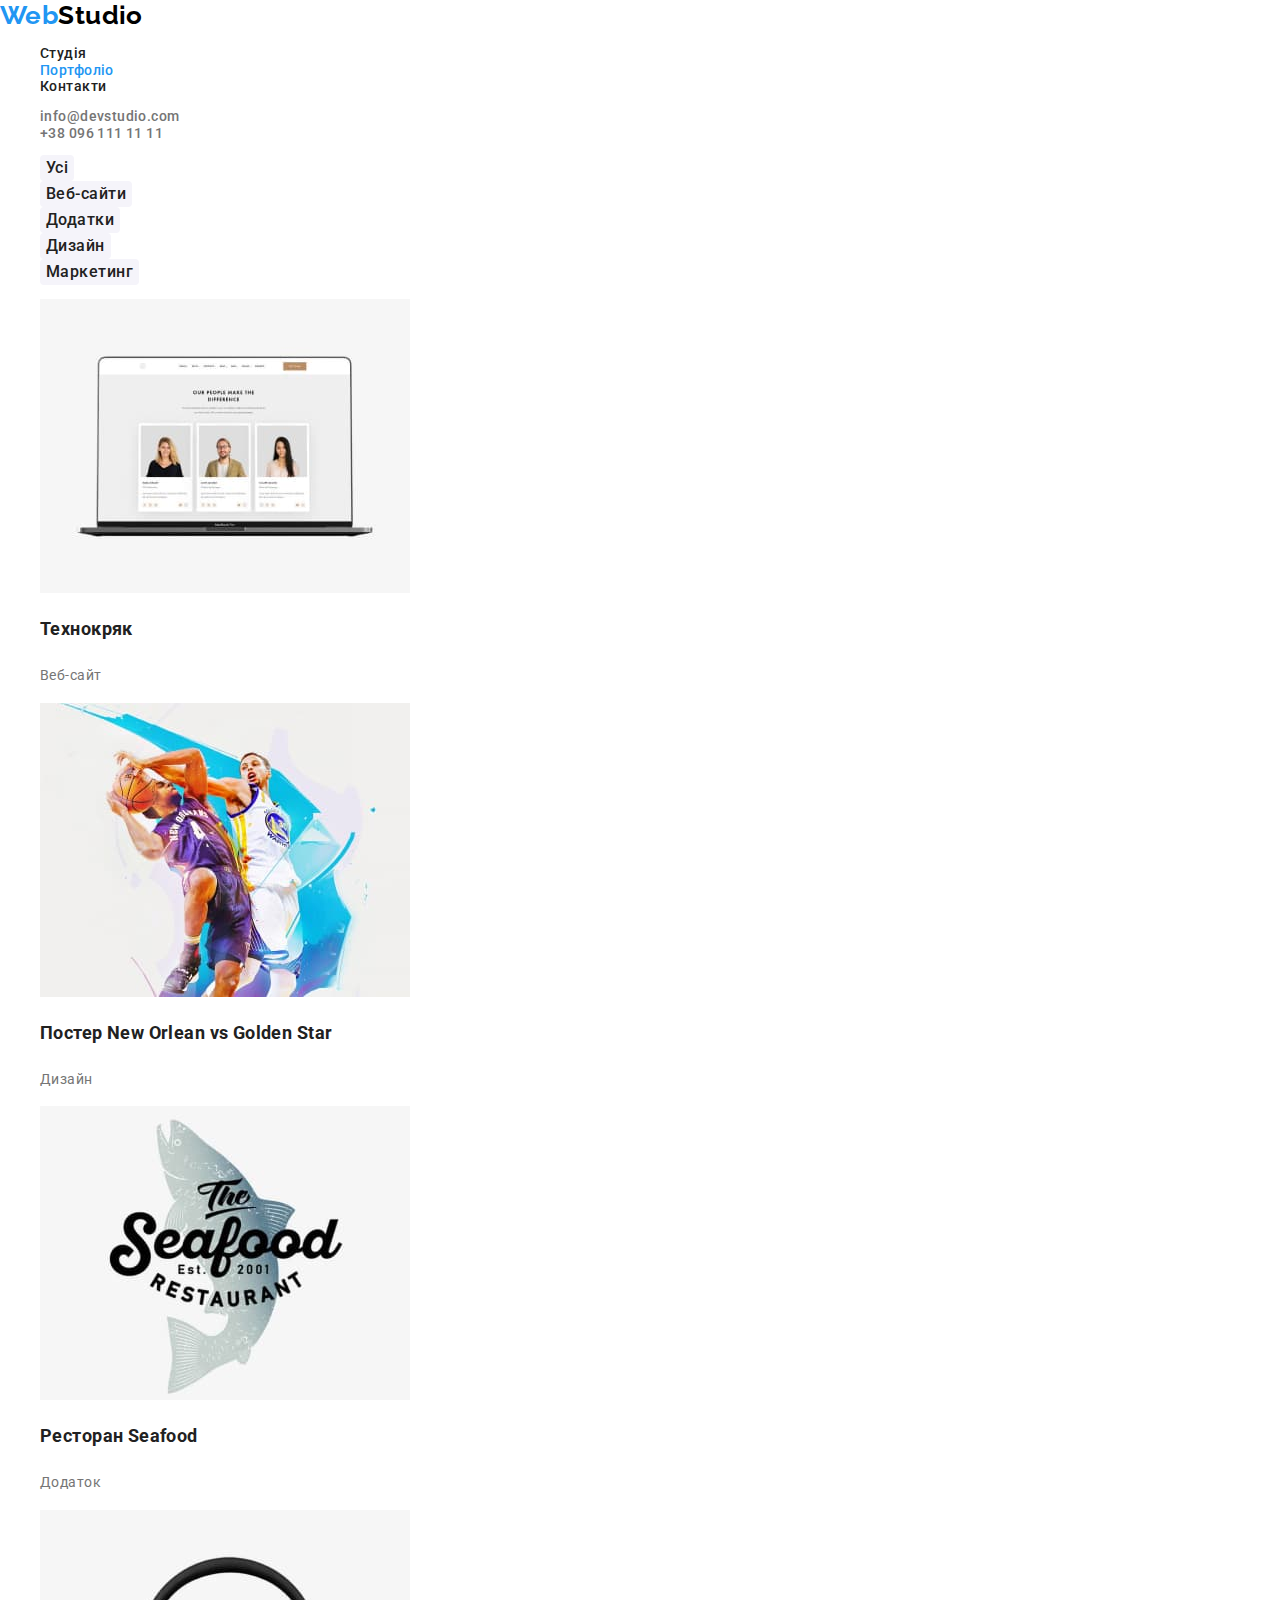
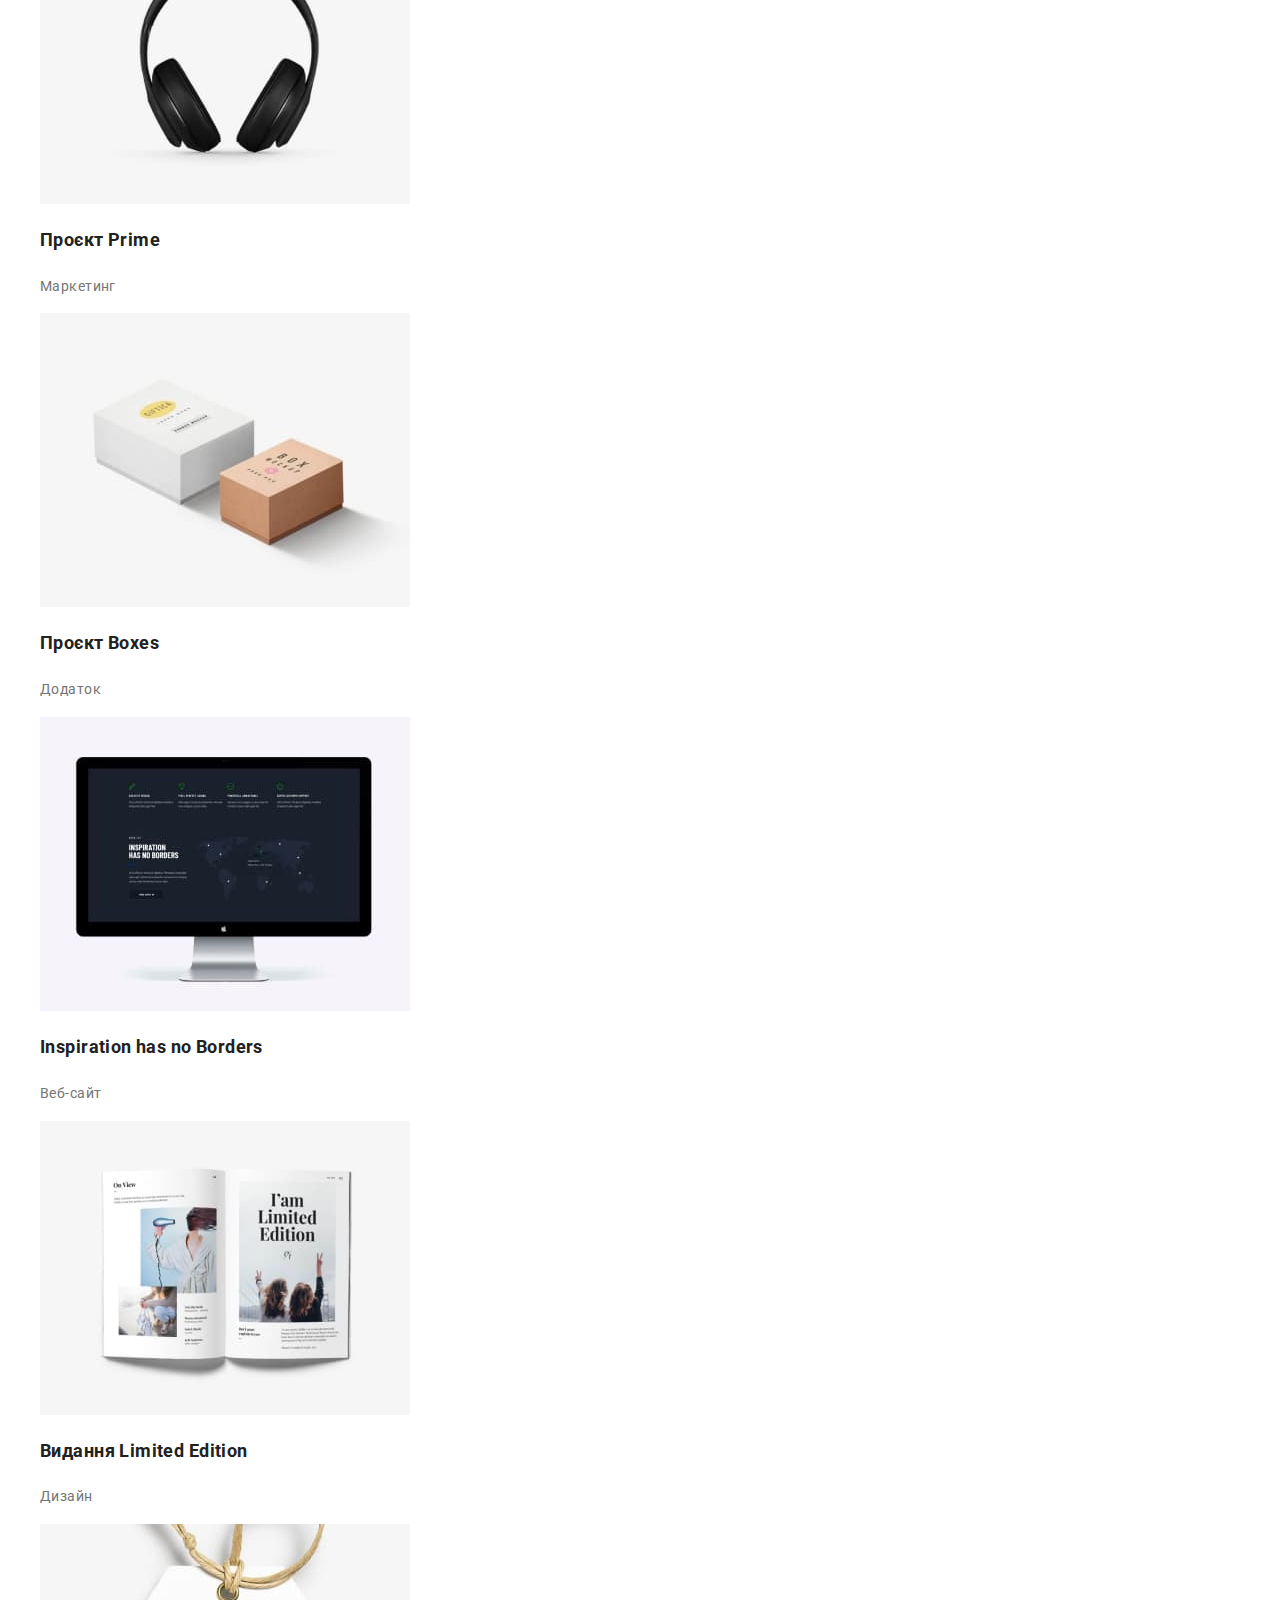
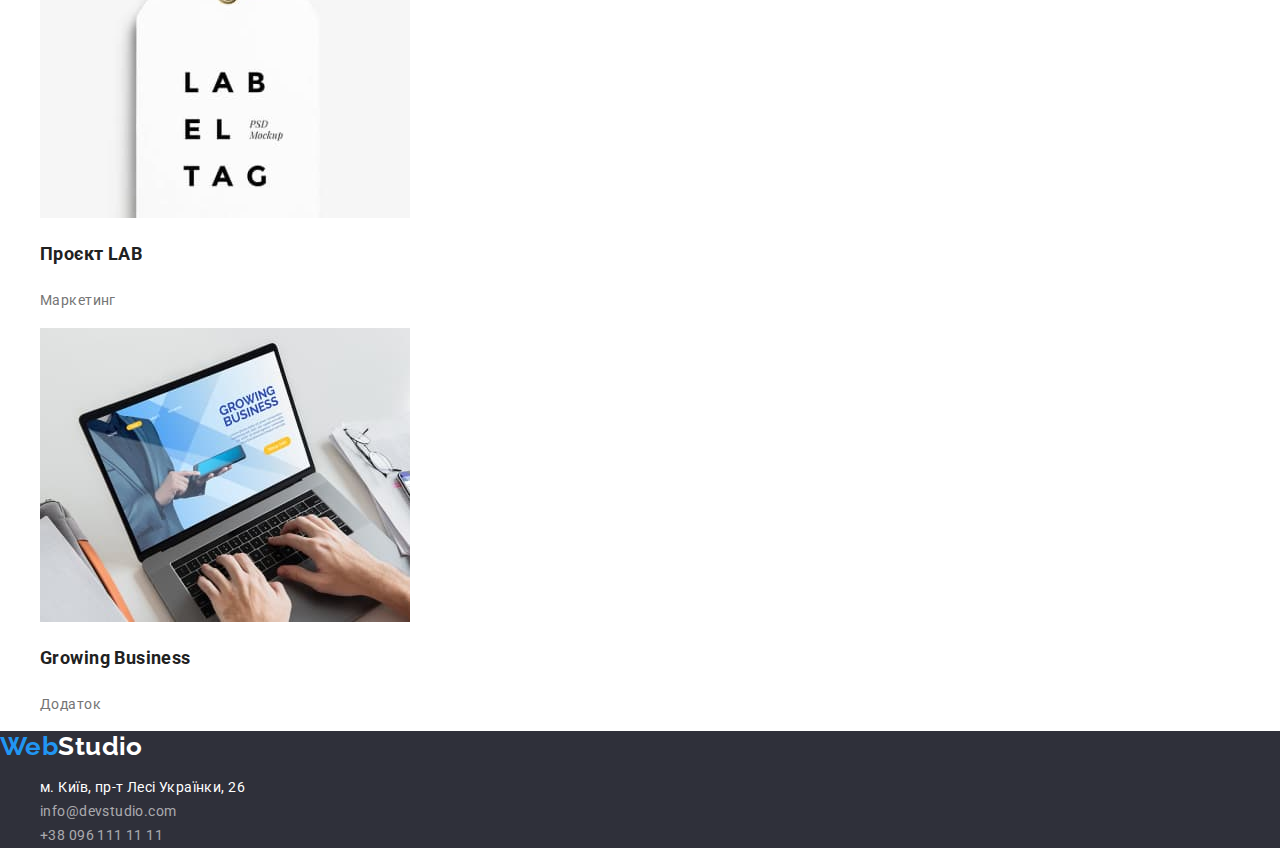
==== portfolio.html @ 0feb871c "Initial commit" ====
<!DOCTYPE html>
<html lang="uk">
  <head>
    <meta charset="UTF-8" />
    <meta http-equiv="X-UA-Compatible" content="IE=edge" />
    <meta name="viewport" content="width=device-width, initial-scale=1.0" />
    <title>Портфоліо</title>
    <link
      rel="stylesheet"
      href="https://cdnjs.cloudflare.com/ajax/libs/modern-normalize/1.1.0/modern-normalize.min.css"
    />
    <link rel="stylesheet" href="./css/styles.css" />
    <link rel="preconnect" href="https://fonts.googleapis.com" />
    <link rel="preconnect" href="https://fonts.gstatic.com" crossorigin />
    <link
      href="https://fonts.googleapis.com/css2?family=Raleway:wght@700&family=Roboto:wght@400;500;700;900&display=swap"
      rel="stylesheet"
    />
  </head>
  <body>
    <header class="nav">
      <a class="logo" href="./index.html" lang="en"
        ><span class="page-logo">Web</span>Studio</a
      >
      <nav>
        <ul>
          <li>
            <a class="nav-page" href="./index.html">Студія</a>
          </li>
          <li>
            <a class="nav-page current" href="portfolio.html">Портфоліо</a>
          </li>
          <li>
            <a class="nav-page" href="#">Контакти</a>
          </li>
        </ul>
      </nav>
      <ul>
        <li>
          <a class="contacts" href="mailto:info@devstudio.com" lang="en"
            >info@devstudio.com</a
          >
        </li>
        <li>
          <a class="contacts" href="tel:+380961111111">+38 096 111 11 11</a>
        </li>
      </ul>
    </header>
    <main>
      <section class="works">
        <h1 class="visually-hidden">Види робіт</h1>
        <ul>
          <li><button class="works-button" type="button">Усі</button></li>
          <li><button class="works-button" type="button">Веб-сайти</button></li>
          <li><button class="works-button" type="button">Додатки</button></li>
          <li><button class="works-button" type="button">Дизайн</button></li>
          <li><button class="works-button" type="button">Маркетинг</button></li>
        </ul>

        <ul>
          <li>
            <a href="#">
              <img
                src="./images/tekhnokrjak.jpg"
                alt="Веб-сайт Технокряк"
                width="370"
              />
              <h2 class="works-title">Технокряк</h2>
              <p class="works-link">Веб-сайт</p></a
            >
          </li>
          <li>
            <a href="#">
              <img
                src="./images/neworlean.jpg"
                alt="Постер New Orlean"
                width="370"
              />
              <h2 class="works-title">Постер New Orlean vs Golden Star</h2>
              <p class="works-link">Дизайн</p></a
            >
          </li>
          <li>
            <a href="#">
              <img
                src="./images/restoran.jpg"
                alt="Додаток ресторану Seafood"
                width="370"
              />
              <h2 class="works-title">Ресторан Seafood</h2>
              <p class="works-link">Додаток</p></a
            >
          </li>
          <li>
            <a href="#">
              <img src="./images/prime.jpg" alt="Проєкт Prime" width="370" />
              <h2 class="works-title">Проєкт Prime</h2>
              <p class="works-link">Маркетинг</p></a
            >
          </li>
          <li>
            <a href="#">
              <img src="./images/boxes.jpg" alt="Проєкт Boxes" width="370" />
              <h2 class="works-title">Проєкт Boxes</h2>
              <p class="works-link">Додаток</p></a
            >
          </li>
          <li>
            <a href="#">
              <img
                src="./images/inspiration.jpg"
                alt="Inspiration has no Borders"
                width="370"
              />
              <h2 class="works-title" lang="en">Inspiration has no Borders</h2>
              <p class="works-link">Веб-сайт</p></a
            >
          </li>
          <li>
            <a href="#">
              <img
                src="./images/vidannja.jpg"
                alt="Видання Limited Edition"
                width="370"
              />
              <h2 class="works-title">Видання Limited Edition</h2>
              <p class="works-link">Дизайн</p></a
            >
          </li>
          <li>
            <a href="#">
              <img src="./images/lab.jpg" alt="Проєкт LAB" width="370" />
              <h2 class="works-title">Проєкт LAB</h2>
              <p class="works-link">Маркетинг</p></a
            >
          </li>
          <li>
            <a href="#">
              <img
                src="./images/growingbusiness.jpg"
                alt="Додаток Growing Business"
                width="370"
              />
              <h2 class="works-title" lang="en">Growing Business</h2>
              <p class="works-link">Додаток</p></a
            >
          </li>
        </ul>
      </section>
    </main>
    <footer class="bottom">
      <a class="logo-bottom" href="./index.html" lang="en"
        ><span class="logo-web">Web</span>Studio</a
      >
      <address>
        <ul>
          <li>
            <a
              class="bottom-address"
              href="https://goo.gl/maps/tMdoCCG9fhGyc61p6"
              target="_blank"
              rel="noopener noreferrer nofollow"
              >м. Київ, пр-т Лесі Українки, 26</a
            >
          </li>
          <li>
            <a
              class="bottom-contacts"
              href="mailto:info@devstudio.com"
              lang="en"
              >info@devstudio.com</a
            >
          </li>
          <li>
            <a class="bottom-contacts" href="tel:+380961111111"
              >+38 096 111 11 11</a
            >
          </li>
        </ul>
      </address>
    </footer>
  </body>
</html>
---- css/styles.css ----
:root {
  --color-primary: #212121;
  --color-second: #757575;
  --color-active: #2196f3;
  --color-background: #f5f4fa;
  --color-fone: #fff;
  --color-logo: #000;
  --color-backdark: #2f303a;
  --color-hero: #188ce8;
}
body {
  font-family: "Roboto", sans-serif;
  background-color: var(--color-fone);
  color: var(--color-primary);
  font-size: 14px;
  letter-spacing: 0.03em;
}
ul {
  list-style-type: none;
}
a {
  text-decoration: none;
}
.visually-hidden {
  position: absolute;
  width: 1px;
  height: 1px;
  margin: -1px;
  padding: 0;
  border: 0;
  white-space: nowrap;
  clip-path: inset(100%);
  overflow: hidden;
  clip: rect(0 0 0 0);
}
/*header*/
.nav {
  background-color: var(--color-fone);
}
nav .current {
  color: var(--color-active);
}
.logo {
  font-family: "Raleway";
  font-weight: 700;
  font-size: 26px;
  line-height: 1.2;
  color: var(--color-logo);
}
.page-logo {
  color: var(--color-active);
}
.nav-page {
  font-weight: 500;
  line-height: 1.1;
  color: var(--color-primary);
  cursor: pointer;
}
.nav-page:hover {
  color: var(--color-active);
}
.nav-page:focus {
  color: var(--color-active);
}

.contacts {
  font-weight: 500;
  line-height: 1.1;
  color: var(--color-second);
  cursor: pointer;
}
.contacts:hover {
  color: var(--color-active);
}
.contacts:focus {
  color: var(--color-active);
}

/*hero*/
.hero {
  background-color: var(--color-backdark);
}
.hero-title {
  font-weight: 900;
  font-size: 44px;
  text-align: center;
  text-transform: uppercase;
  letter-spacing: 0.06em;
  line-height: 1.4;
  color: var(--color-fone);
}
.hero-button {
  font-family: "Roboto";
  font-weight: 700;
  font-size: 16px;
  letter-spacing: 0.06em;
  line-height: 1.9;
  color: var(--color-fone);
  background-color: var(--color-active);
  border: none;
  border-radius: 4px;
  cursor: pointer;
}
.hero-button:hover {
  background-color: var(--color-hero);
}
.hero-button:focus {
  background-color: var(--color-hero);
}
/*Секція 2*/
.benefits-title {
  font-weight: 700;
  line-height: 1.1;
  text-transform: uppercase;
  color: var(--color-primary);
}
.benefits-text {
  line-height: 1.7;
  color: var(--color-second);
}

/*title section*/
.title {
  font-weight: 700;
  font-size: 36px;
  line-height: 1.2;
  text-align: center;
  color: var(--color-primary);
}

/*Секція Команда*/
.list-profy {
  background-color: var(--color-background);
}
.name {
  font-weight: 500;
  font-size: 16px;
  line-height: 19px;
  text-align: center;
  color: var(--color-primary);
}
.profy {
  line-height: 19px;
  text-align: center;
  color: var(--color-second);
}
/*list button*/
.works-button {
  background-color: var(--color-background);
  font-family: "Roboto";
  font-weight: 500;
  font-size: 16px;
  line-height: 1.5;
  text-align: center;
  letter-spacing: 0.03em;
  color: var(--color-primary);
  border: none;
  border-radius: 4px;
  cursor: pointer;
}
.works-button:hover {
  color: var(--color-fone);
  background-color: var(--color-active);
}
.works-button:focus {
  color: var(--color-fone);
  background-color: var(--color-active);
}
/*Секція Приклади робіт*/

.works-title {
  font-weight: 700;
  font-size: 18px;
  line-height: 2;
  color: var(--color-primary);
}
.works-link {
  line-height: 1.9;
  color: var(--color-second);
}

/*footer*/
.bottom {
  background-color: var(--color-backdark);
}
.logo-bottom {
  font-family: "Raleway";
  font-weight: 700;
  font-size: 26px;
  line-height: 1.2;
  color: var(--color-fone);
  cursor: pointer;
}
.logo-web {
  color: var(--color-active);
}
.bottom-address {
  font-style: normal;
  font-weight: 400;
  line-height: 1.7;
  color: var(--color-fone);
  cursor: pointer;
}
.bottom-address:hover {
  color: var(--color-active);
}
.bottom-address:focus {
  color: var(--color-active);
}
.bottom-contacts {
  font-style: normal;
  line-height: 1.7;
  color: rgba(255, 255, 255, 0.6);
  cursor: pointer;
}
.bottom-contacts:hover {
  color: var(--color-active);
}
.bottom-contacts:focus {
  color: var(--color-active);
}
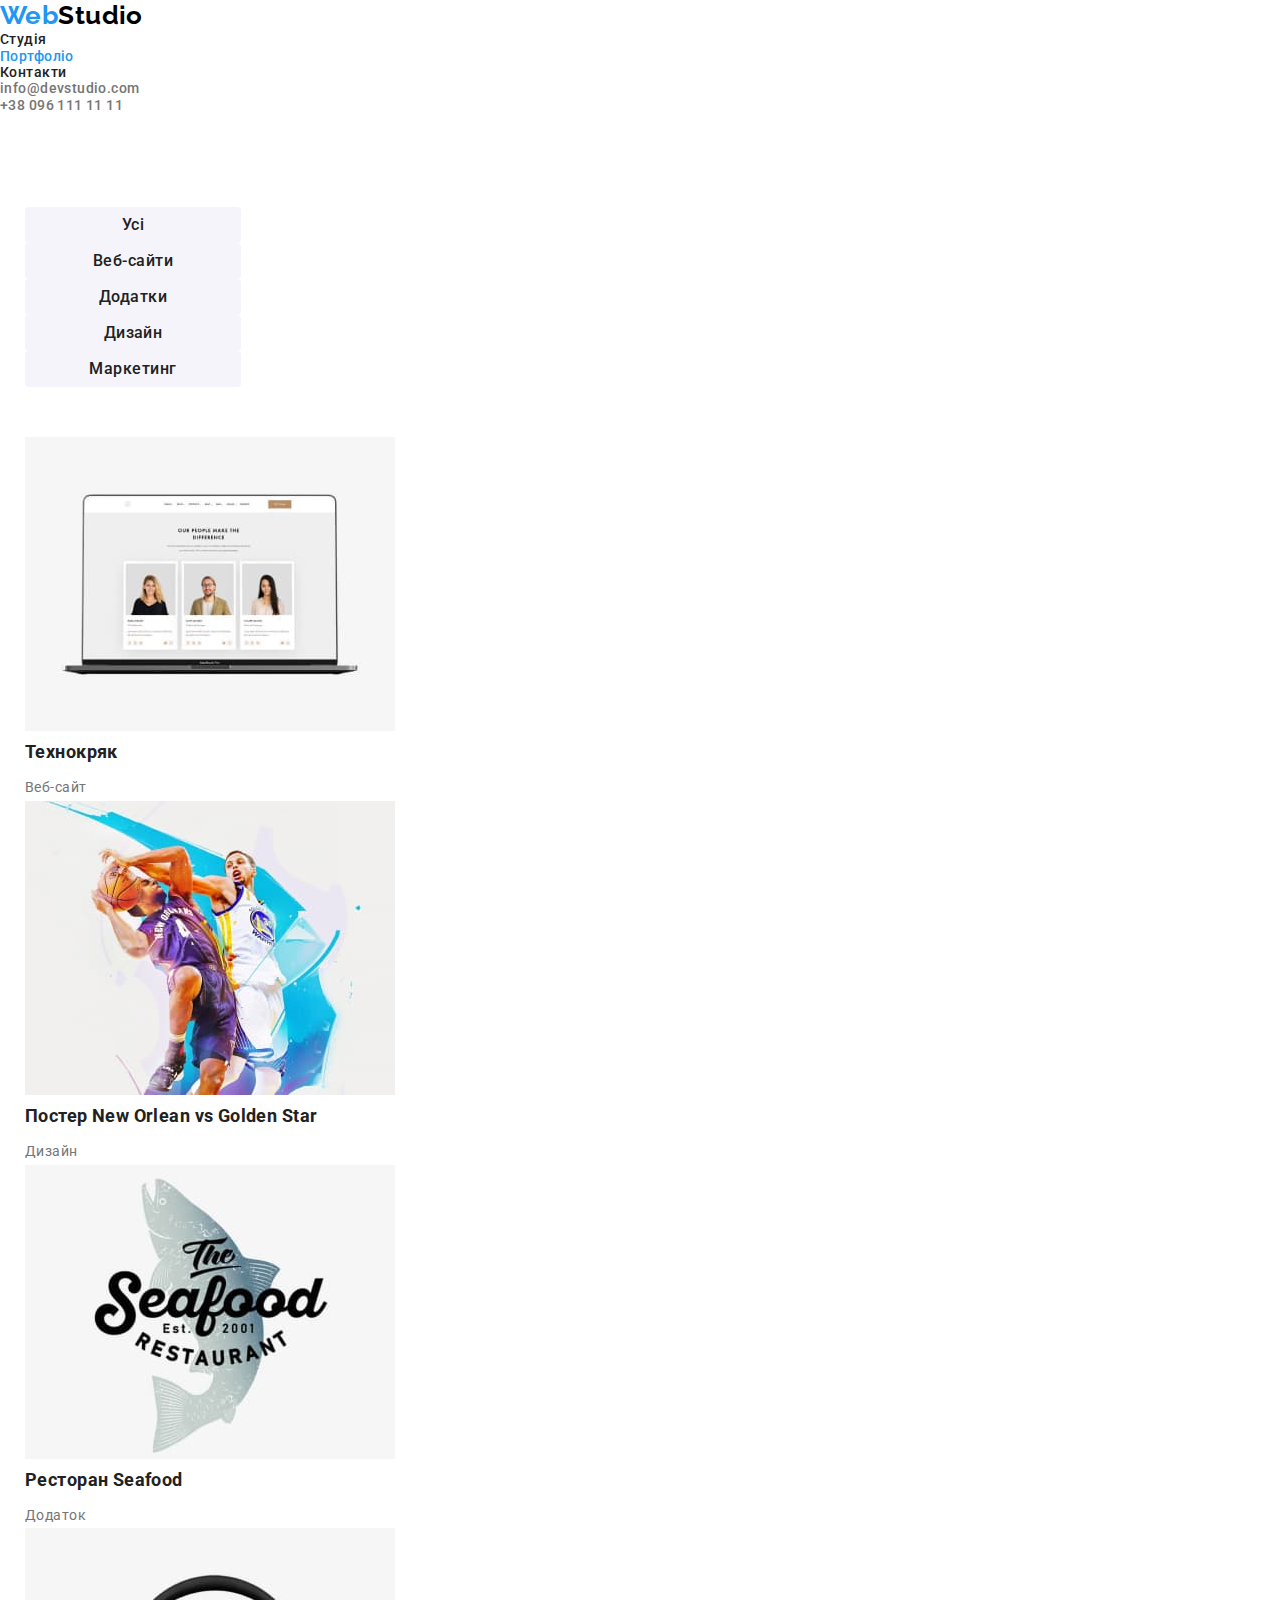
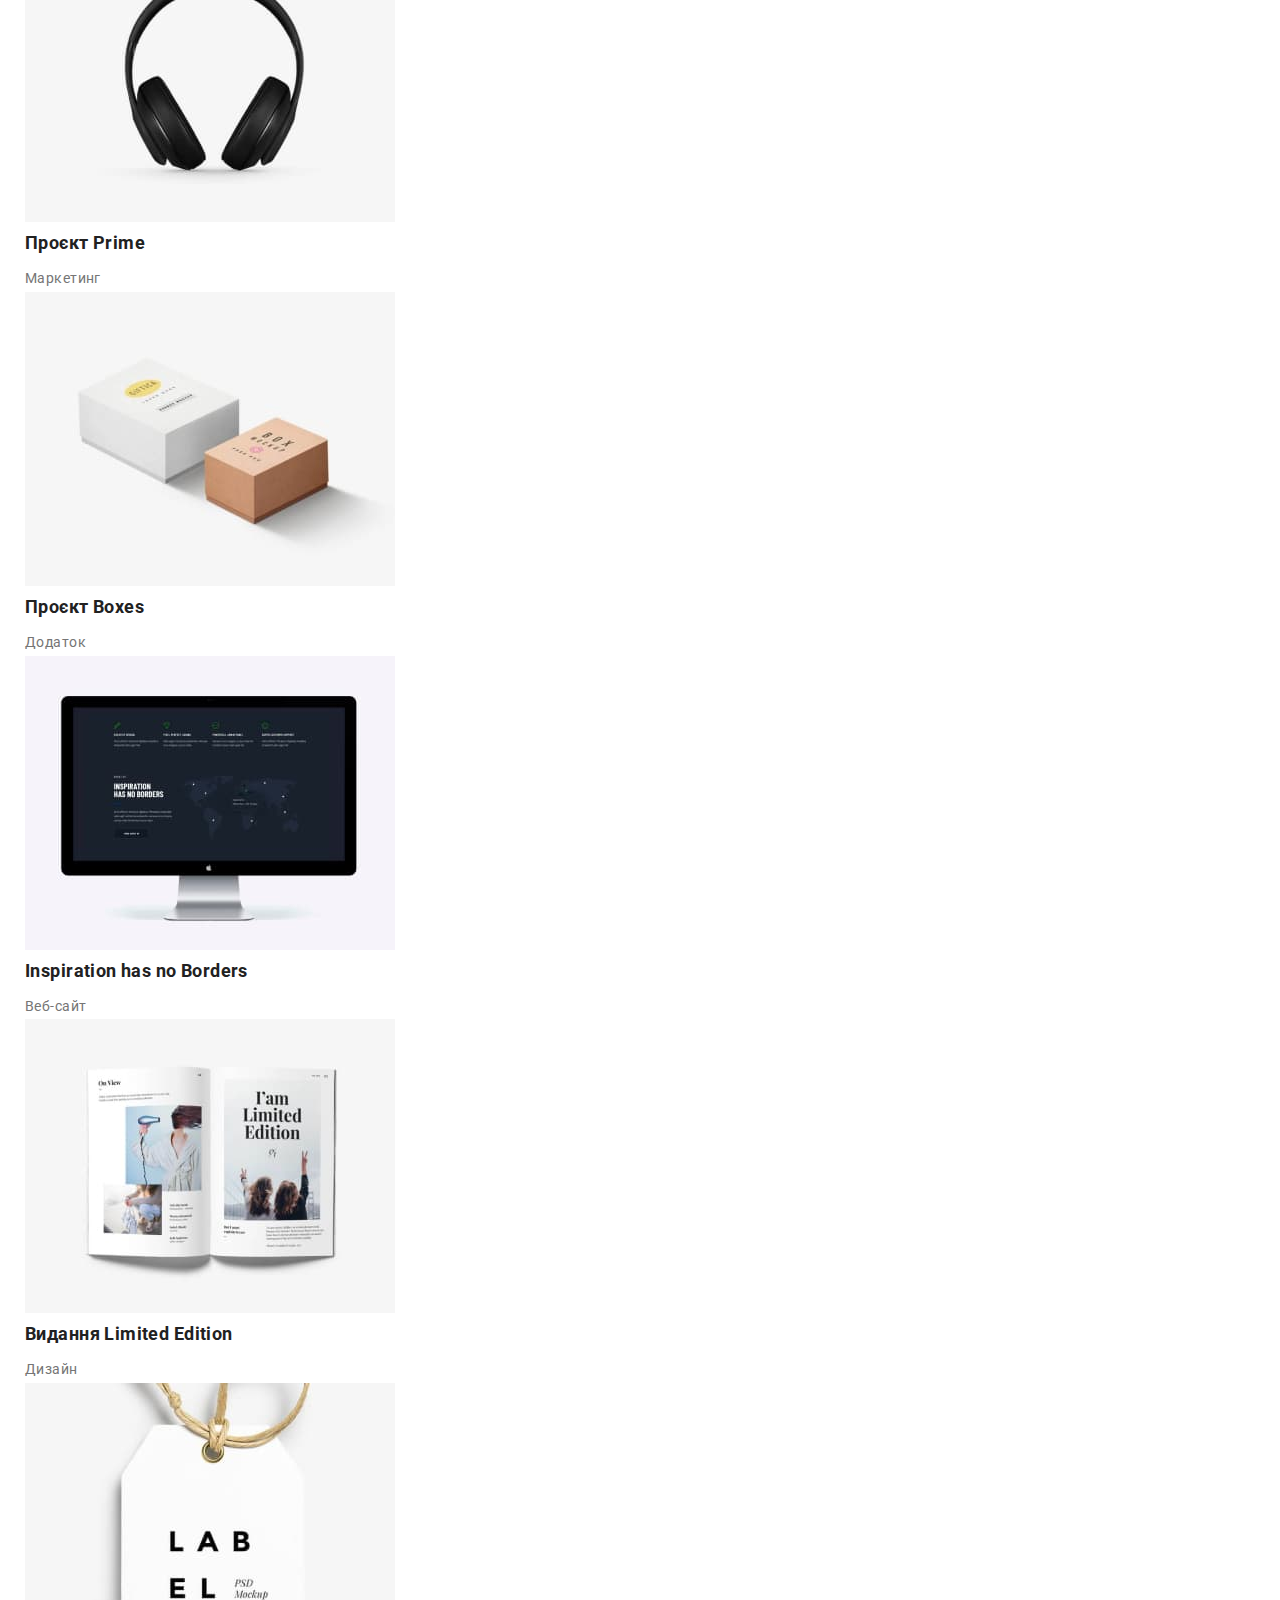
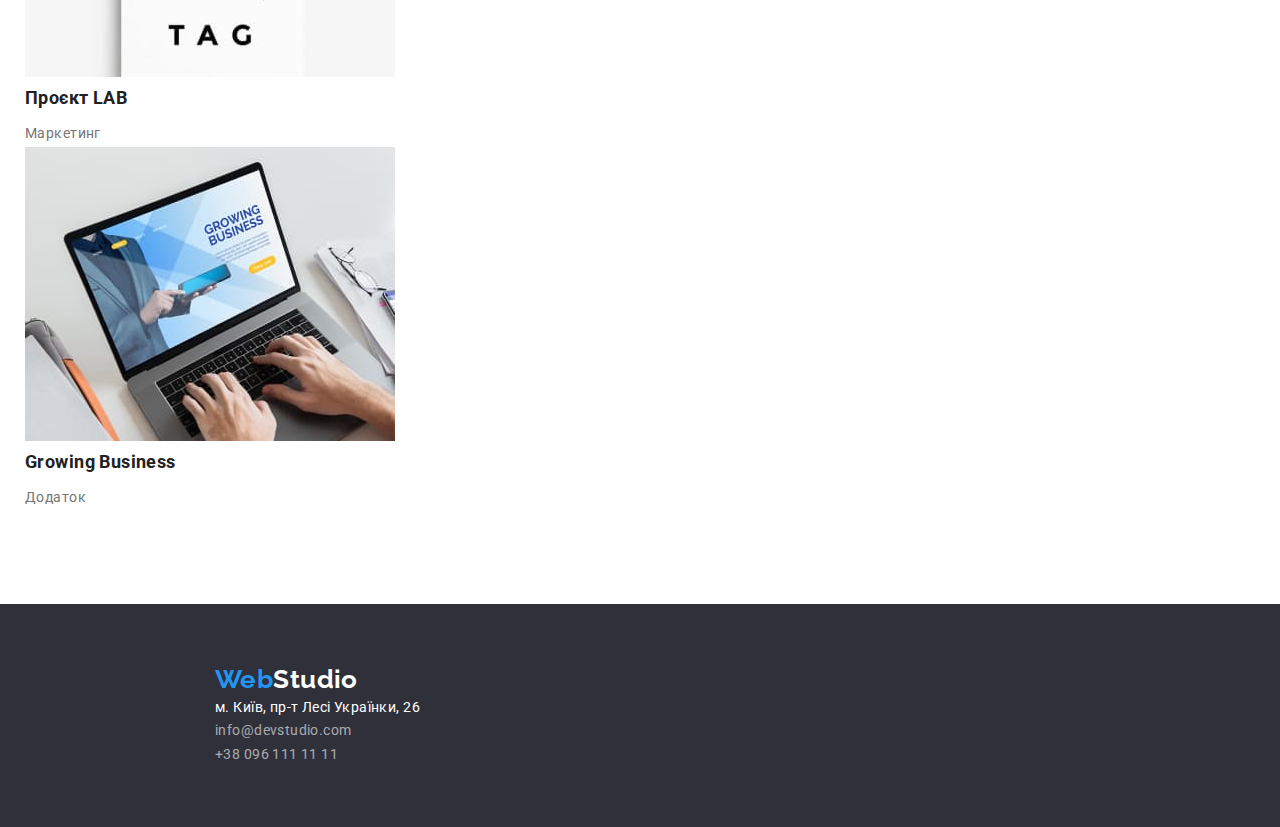
==== commit 78076e4d: "margin padding" ====
--- a/portfolio.html
+++ b/portfolio.html
@@ -47,105 +47,113 @@
       </ul>
     </header>
     <main>
-      <section class="works">
-        <h1 class="visually-hidden">Види робіт</h1>
-        <ul>
-          <li><button class="works-button" type="button">Усі</button></li>
-          <li><button class="works-button" type="button">Веб-сайти</button></li>
-          <li><button class="works-button" type="button">Додатки</button></li>
-          <li><button class="works-button" type="button">Дизайн</button></li>
-          <li><button class="works-button" type="button">Маркетинг</button></li>
-        </ul>
+      <section class="works section">
+        <div class="container">
+          <h1 class="visually-hidden">Види робіт</h1>
+          <ul class="works-button-list">
+            <li><button class="works-button" type="button">Усі</button></li>
+            <li>
+              <button class="works-button" type="button">Веб-сайти</button>
+            </li>
+            <li><button class="works-button" type="button">Додатки</button></li>
+            <li><button class="works-button" type="button">Дизайн</button></li>
+            <li>
+              <button class="works-button" type="button">Маркетинг</button>
+            </li>
+          </ul>
 
-        <ul>
-          <li>
-            <a href="#">
-              <img
-                src="./images/tekhnokrjak.jpg"
-                alt="Веб-сайт Технокряк"
-                width="370"
-              />
-              <h2 class="works-title">Технокряк</h2>
-              <p class="works-link">Веб-сайт</p></a
-            >
-          </li>
-          <li>
-            <a href="#">
-              <img
-                src="./images/neworlean.jpg"
-                alt="Постер New Orlean"
-                width="370"
-              />
-              <h2 class="works-title">Постер New Orlean vs Golden Star</h2>
-              <p class="works-link">Дизайн</p></a
-            >
-          </li>
-          <li>
-            <a href="#">
-              <img
-                src="./images/restoran.jpg"
-                alt="Додаток ресторану Seafood"
-                width="370"
-              />
-              <h2 class="works-title">Ресторан Seafood</h2>
-              <p class="works-link">Додаток</p></a
-            >
-          </li>
-          <li>
-            <a href="#">
-              <img src="./images/prime.jpg" alt="Проєкт Prime" width="370" />
-              <h2 class="works-title">Проєкт Prime</h2>
-              <p class="works-link">Маркетинг</p></a
-            >
-          </li>
-          <li>
-            <a href="#">
-              <img src="./images/boxes.jpg" alt="Проєкт Boxes" width="370" />
-              <h2 class="works-title">Проєкт Boxes</h2>
-              <p class="works-link">Додаток</p></a
-            >
-          </li>
-          <li>
-            <a href="#">
-              <img
-                src="./images/inspiration.jpg"
-                alt="Inspiration has no Borders"
-                width="370"
-              />
-              <h2 class="works-title" lang="en">Inspiration has no Borders</h2>
-              <p class="works-link">Веб-сайт</p></a
-            >
-          </li>
-          <li>
-            <a href="#">
-              <img
-                src="./images/vidannja.jpg"
-                alt="Видання Limited Edition"
-                width="370"
-              />
-              <h2 class="works-title">Видання Limited Edition</h2>
-              <p class="works-link">Дизайн</p></a
-            >
-          </li>
-          <li>
-            <a href="#">
-              <img src="./images/lab.jpg" alt="Проєкт LAB" width="370" />
-              <h2 class="works-title">Проєкт LAB</h2>
-              <p class="works-link">Маркетинг</p></a
-            >
-          </li>
-          <li>
-            <a href="#">
-              <img
-                src="./images/growingbusiness.jpg"
-                alt="Додаток Growing Business"
-                width="370"
-              />
-              <h2 class="works-title" lang="en">Growing Business</h2>
-              <p class="works-link">Додаток</p></a
-            >
-          </li>
-        </ul>
+          <ul>
+            <li>
+              <a href="#">
+                <img
+                  src="./images/tekhnokrjak.jpg"
+                  alt="Веб-сайт Технокряк"
+                  width="370"
+                />
+                <h2 class="works-title">Технокряк</h2>
+                <p class="works-link">Веб-сайт</p></a
+              >
+            </li>
+            <li>
+              <a href="#">
+                <img
+                  src="./images/neworlean.jpg"
+                  alt="Постер New Orlean"
+                  width="370"
+                />
+                <h2 class="works-title">Постер New Orlean vs Golden Star</h2>
+                <p class="works-link">Дизайн</p></a
+              >
+            </li>
+            <li>
+              <a href="#">
+                <img
+                  src="./images/restoran.jpg"
+                  alt="Додаток ресторану Seafood"
+                  width="370"
+                />
+                <h2 class="works-title">Ресторан Seafood</h2>
+                <p class="works-link">Додаток</p></a
+              >
+            </li>
+            <li>
+              <a href="#">
+                <img src="./images/prime.jpg" alt="Проєкт Prime" width="370" />
+                <h2 class="works-title">Проєкт Prime</h2>
+                <p class="works-link">Маркетинг</p></a
+              >
+            </li>
+            <li>
+              <a href="#">
+                <img src="./images/boxes.jpg" alt="Проєкт Boxes" width="370" />
+                <h2 class="works-title">Проєкт Boxes</h2>
+                <p class="works-link">Додаток</p></a
+              >
+            </li>
+            <li>
+              <a href="#">
+                <img
+                  src="./images/inspiration.jpg"
+                  alt="Inspiration has no Borders"
+                  width="370"
+                />
+                <h2 class="works-title" lang="en">
+                  Inspiration has no Borders
+                </h2>
+                <p class="works-link">Веб-сайт</p></a
+              >
+            </li>
+            <li>
+              <a href="#">
+                <img
+                  src="./images/vidannja.jpg"
+                  alt="Видання Limited Edition"
+                  width="370"
+                />
+                <h2 class="works-title">Видання Limited Edition</h2>
+                <p class="works-link">Дизайн</p></a
+              >
+            </li>
+            <li>
+              <a href="#">
+                <img src="./images/lab.jpg" alt="Проєкт LAB" width="370" />
+                <h2 class="works-title">Проєкт LAB</h2>
+                <p class="works-link">Маркетинг</p></a
+              >
+            </li>
+            <li>
+              <a href="#">
+                <img
+                  src="./images/growingbusiness.jpg"
+                  alt="Додаток Growing Business"
+                  width="370"
+                />
+                <h2 class="works-title" lang="en">Growing Business</h2>
+                <p class="works-link">Додаток</p></a
+              >
+            </li>
+          </ul>
+        </div>
       </section>
     </main>
     <footer class="bottom">
--- a/css/styles.css
+++ b/css/styles.css
@@ -17,6 +17,8 @@
 }
 ul {
   list-style-type: none;
+  margin: 0;
+  padding: 0;
 }
 a {
   text-decoration: none;
@@ -34,6 +36,11 @@
   clip: rect(0 0 0 0);
 }
 /*header*/
+.container {
+  width: 1230px;
+  margin-left: auto;
+  margin-right: auto;
+}
 .nav {
   background-color: var(--color-fone);
 }
@@ -79,17 +86,25 @@
 /*hero*/
 .hero {
   background-color: var(--color-backdark);
+  text-align: center;
 }
 .hero-title {
+  margin-top: 0;
+  margin-bottom: 30px;
+
   font-weight: 900;
   font-size: 44px;
-  text-align: center;
+
   text-transform: uppercase;
   letter-spacing: 0.06em;
   line-height: 1.4;
   color: var(--color-fone);
 }
 .hero-button {
+  border: none;
+  border-radius: 4px;
+  padding: 10px 32px;
+
   font-family: "Roboto";
   font-weight: 700;
   font-size: 16px;
@@ -97,8 +112,7 @@
   line-height: 1.9;
   color: var(--color-fone);
   background-color: var(--color-active);
-  border: none;
-  border-radius: 4px;
+
   cursor: pointer;
 }
 .hero-button:hover {
@@ -107,20 +121,33 @@
 .hero-button:focus {
   background-color: var(--color-hero);
 }
+.section {
+  padding-top: 94px;
+  padding-bottom: 94px;
+}
 /*Секція 2*/
 .benefits-title {
+  margin-top: 0;
+  margin-bottom: 10px;
+
   font-weight: 700;
   line-height: 1.1;
   text-transform: uppercase;
   color: var(--color-primary);
 }
 .benefits-text {
+  margin-top: 0;
+  margin-bottom: 0;
+
   line-height: 1.7;
   color: var(--color-second);
 }
 
 /*title section*/
 .title {
+  margin-top: 0;
+  margin-bottom: 50px;
+
   font-weight: 700;
   font-size: 36px;
   line-height: 1.2;
@@ -133,6 +160,9 @@
   background-color: var(--color-background);
 }
 .name {
+  margin-top: 0;
+  margin-bottom: 10px;
+
   font-weight: 500;
   font-size: 16px;
   line-height: 19px;
@@ -140,12 +170,21 @@
   color: var(--color-primary);
 }
 .profy {
+  margin-top: 0;
+  margin-bottom: 0px;
+
   line-height: 19px;
   text-align: center;
   color: var(--color-second);
 }
 /*list button*/
+.works-button-list {
+  margin-bottom: 50px;
+}
 .works-button {
+  padding: 6px 22px;
+  min-width: 216px;
+
   background-color: var(--color-background);
   font-family: "Roboto";
   font-weight: 500;
@@ -169,18 +208,27 @@
 /*Секція Приклади робіт*/
 
 .works-title {
+  margin-top: 0;
+  margin-bottom: 4px;
+
   font-weight: 700;
   font-size: 18px;
   line-height: 2;
   color: var(--color-primary);
 }
 .works-link {
+  margin-top: 0;
+  margin-bottom: 0px;
+
   line-height: 1.9;
   color: var(--color-second);
 }
 
 /*footer*/
 .bottom {
+  padding-top: 60px;
+  padding-bottom: 60px;
+  padding-left: 215px;
   background-color: var(--color-backdark);
 }
 .logo-bottom {
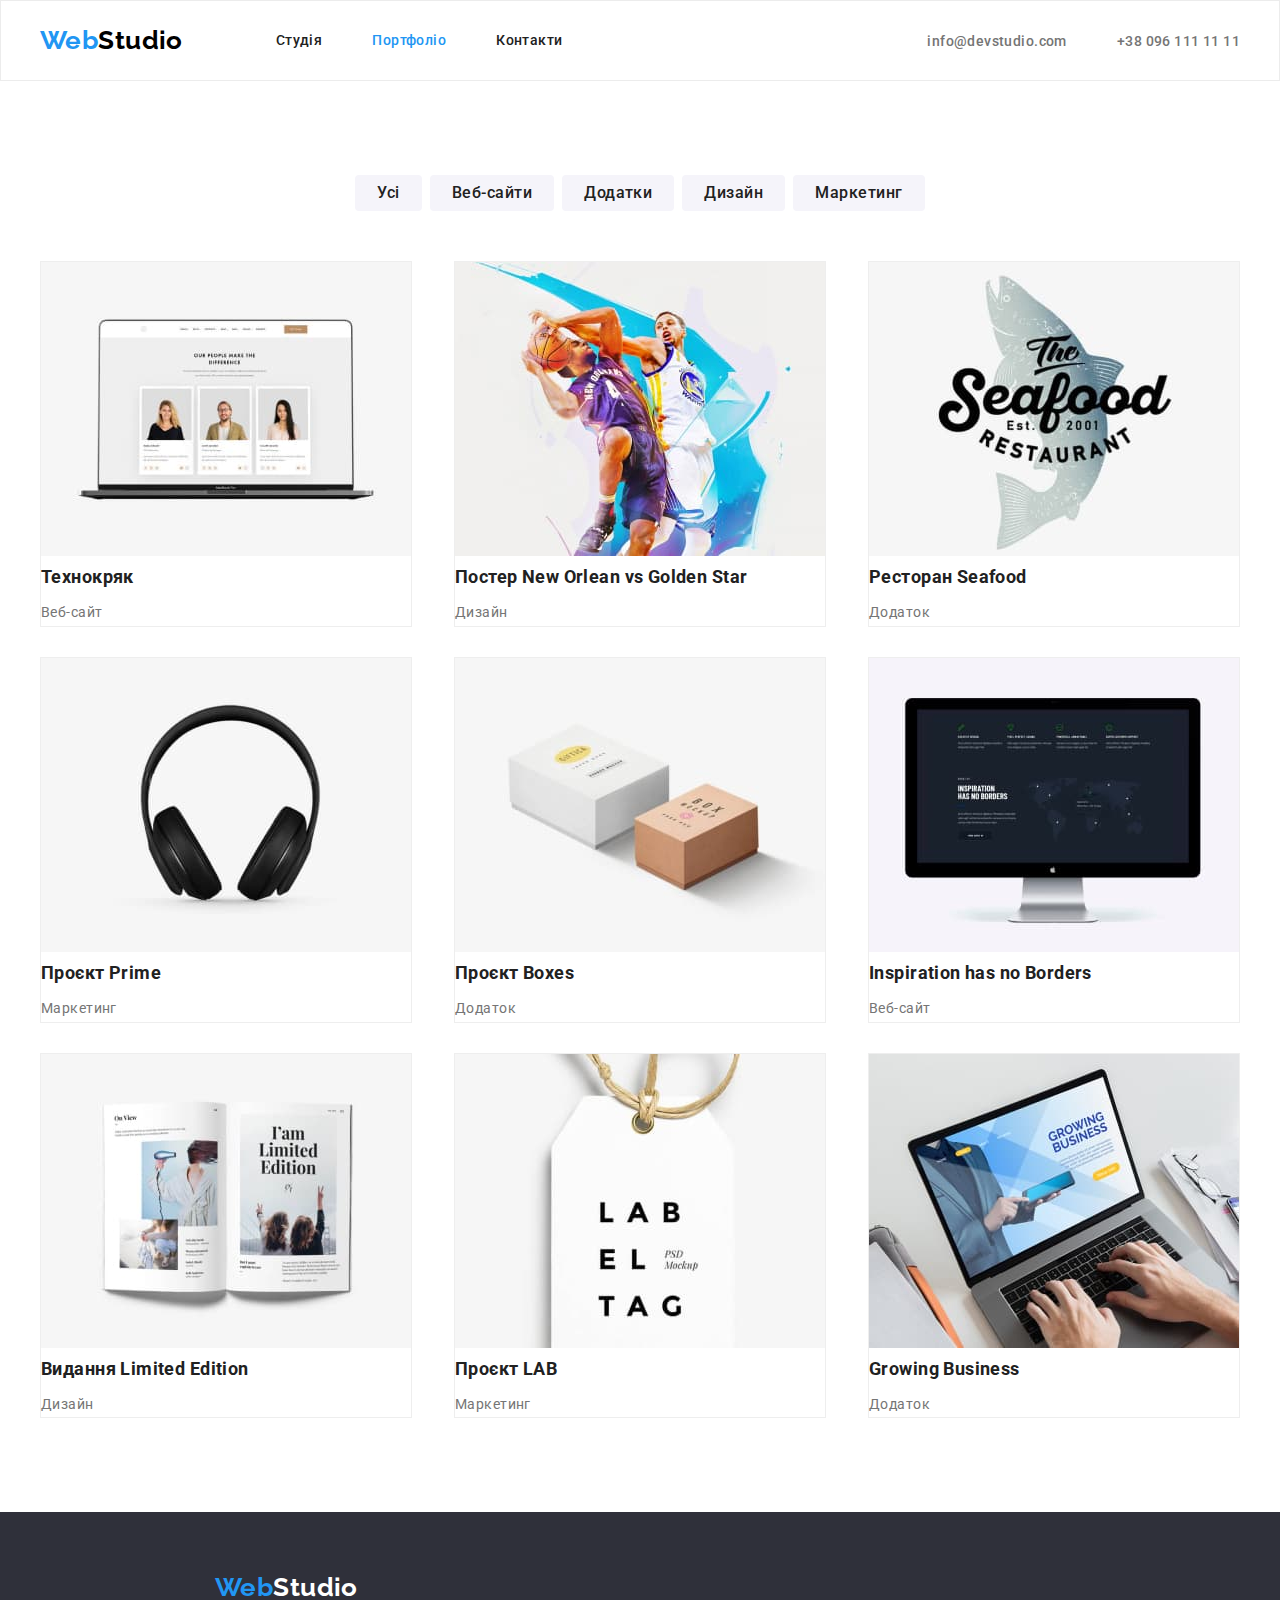
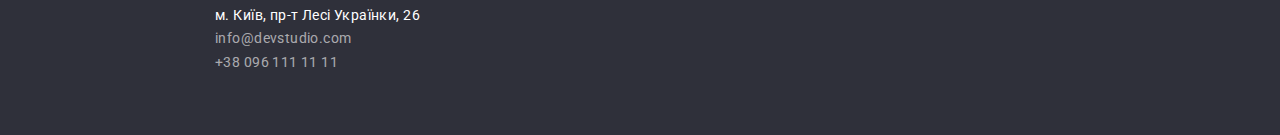
==== commit a029371b: "HW3" ====
--- a/portfolio.html
+++ b/portfolio.html
@@ -19,32 +19,34 @@
   </head>
   <body>
     <header class="nav">
-      <a class="logo" href="./index.html" lang="en"
-        ><span class="page-logo">Web</span>Studio</a
-      >
-      <nav>
-        <ul>
+      <div class="container main-nav">
+        <a class="logo" href="./index.html" lang="en"
+          ><span class="page-logo">Web</span>Studio</a
+        >
+        <nav>
+          <ul class="nav-list">
+            <li>
+              <a class="nav-page" href="./index.html">Студія</a>
+            </li>
+            <li>
+              <a class="nav-page current" href="portfolio.html">Портфоліо</a>
+            </li>
+            <li>
+              <a class="nav-page" href="#">Контакти</a>
+            </li>
+          </ul>
+        </nav>
+        <ul class="nav-contacts">
           <li>
-            <a class="nav-page" href="./index.html">Студія</a>
+            <a class="contacts" href="mailto:info@devstudio.com" lang="en"
+              >info@devstudio.com</a
+            >
           </li>
           <li>
-            <a class="nav-page current" href="portfolio.html">Портфоліо</a>
-          </li>
-          <li>
-            <a class="nav-page" href="#">Контакти</a>
+            <a class="contacts" href="tel:+380961111111">+38 096 111 11 11</a>
           </li>
         </ul>
-      </nav>
-      <ul>
-        <li>
-          <a class="contacts" href="mailto:info@devstudio.com" lang="en"
-            >info@devstudio.com</a
-          >
-        </li>
-        <li>
-          <a class="contacts" href="tel:+380961111111">+38 096 111 11 11</a>
-        </li>
-      </ul>
+      </div>
     </header>
     <main>
       <section class="works section">
@@ -62,8 +64,8 @@
             </li>
           </ul>
 
-          <ul>
-            <li>
+          <ul class="works-container">
+            <li class="works-container-element">
               <a href="#">
                 <img
                   src="./images/tekhnokrjak.jpg"
@@ -74,7 +76,7 @@
                 <p class="works-link">Веб-сайт</p></a
               >
             </li>
-            <li>
+            <li class="works-container-element">
               <a href="#">
                 <img
                   src="./images/neworlean.jpg"
@@ -85,7 +87,7 @@
                 <p class="works-link">Дизайн</p></a
               >
             </li>
-            <li>
+            <li class="works-container-element">
               <a href="#">
                 <img
                   src="./images/restoran.jpg"
@@ -96,21 +98,21 @@
                 <p class="works-link">Додаток</p></a
               >
             </li>
-            <li>
+            <li class="works-container-element">
               <a href="#">
                 <img src="./images/prime.jpg" alt="Проєкт Prime" width="370" />
                 <h2 class="works-title">Проєкт Prime</h2>
                 <p class="works-link">Маркетинг</p></a
               >
             </li>
-            <li>
+            <li class="works-container-element">
               <a href="#">
                 <img src="./images/boxes.jpg" alt="Проєкт Boxes" width="370" />
                 <h2 class="works-title">Проєкт Boxes</h2>
                 <p class="works-link">Додаток</p></a
               >
             </li>
-            <li>
+            <li class="works-container-element">
               <a href="#">
                 <img
                   src="./images/inspiration.jpg"
@@ -123,7 +125,7 @@
                 <p class="works-link">Веб-сайт</p></a
               >
             </li>
-            <li>
+            <li class="works-container-element">
               <a href="#">
                 <img
                   src="./images/vidannja.jpg"
@@ -134,14 +136,14 @@
                 <p class="works-link">Дизайн</p></a
               >
             </li>
-            <li>
+            <li class="works-container-element">
               <a href="#">
                 <img src="./images/lab.jpg" alt="Проєкт LAB" width="370" />
                 <h2 class="works-title">Проєкт LAB</h2>
                 <p class="works-link">Маркетинг</p></a
               >
             </li>
-            <li>
+            <li class="works-container-element">
               <a href="#">
                 <img
                   src="./images/growingbusiness.jpg"
--- a/css/styles.css
+++ b/css/styles.css
@@ -40,9 +40,16 @@
   width: 1230px;
   margin-left: auto;
   margin-right: auto;
+  padding-left: 15px;
+  padding-right: 15px;
+}
+.main-nav {
+  display: flex;
+  align-items: center;
 }
 .nav {
   background-color: var(--color-fone);
+  border: 1px solid #ececec;
 }
 nav .current {
   color: var(--color-active);
@@ -57,7 +64,18 @@
 .page-logo {
   color: var(--color-active);
 }
+.nav-list {
+  display: flex;
+  margin-left: 93px;
+}
+.nav-list > li:not(:last-child) {
+  margin-right: 50px;
+}
 .nav-page {
+  display: block;
+  padding-top: 32px;
+  padding-bottom: 32px;
+
   font-weight: 500;
   line-height: 1.1;
   color: var(--color-primary);
@@ -82,6 +100,13 @@
 .contacts:focus {
   color: var(--color-active);
 }
+.nav-contacts {
+  display: flex;
+  margin-left: auto;
+}
+.nav-contacts > li:not(:last-child) {
+  margin-right: 50px;
+}
 
 /*hero*/
 .hero {
@@ -126,6 +151,7 @@
   padding-bottom: 94px;
 }
 /*Секція 2*/
+
 .benefits-title {
   margin-top: 0;
   margin-bottom: 10px;
@@ -143,7 +169,11 @@
   color: var(--color-second);
 }
 
-/*title section*/
+/* section*/
+.section-lists {
+  display: flex;
+  justify-content: space-between;
+}
 .title {
   margin-top: 0;
   margin-bottom: 50px;
@@ -177,13 +207,14 @@
   text-align: center;
   color: var(--color-second);
 }
-/*list button*/
+/*Секція Приклади робіт*/
 .works-button-list {
+  display: flex;
+  justify-content: center;
   margin-bottom: 50px;
 }
 .works-button {
   padding: 6px 22px;
-  min-width: 216px;
 
   background-color: var(--color-background);
   font-family: "Roboto";
@@ -197,6 +228,9 @@
   border-radius: 4px;
   cursor: pointer;
 }
+.works-button-list li + li {
+  margin-left: 8px;
+}
 .works-button:hover {
   color: var(--color-fone);
   background-color: var(--color-active);
@@ -205,8 +239,20 @@
   color: var(--color-fone);
   background-color: var(--color-active);
 }
-/*Секція Приклади робіт*/
-
+
+.works-container {
+  display: flex;
+  flex-wrap: wrap;
+  justify-content: space-between;
+}
+.works-container-element {
+  margin-bottom: 30px;
+
+  border: 1px solid #eeeeee;
+}
+.works-container-element:nth-last-child(-n + 3) {
+  margin-bottom: 0;
+}
 .works-title {
   margin-top: 0;
   margin-bottom: 4px;
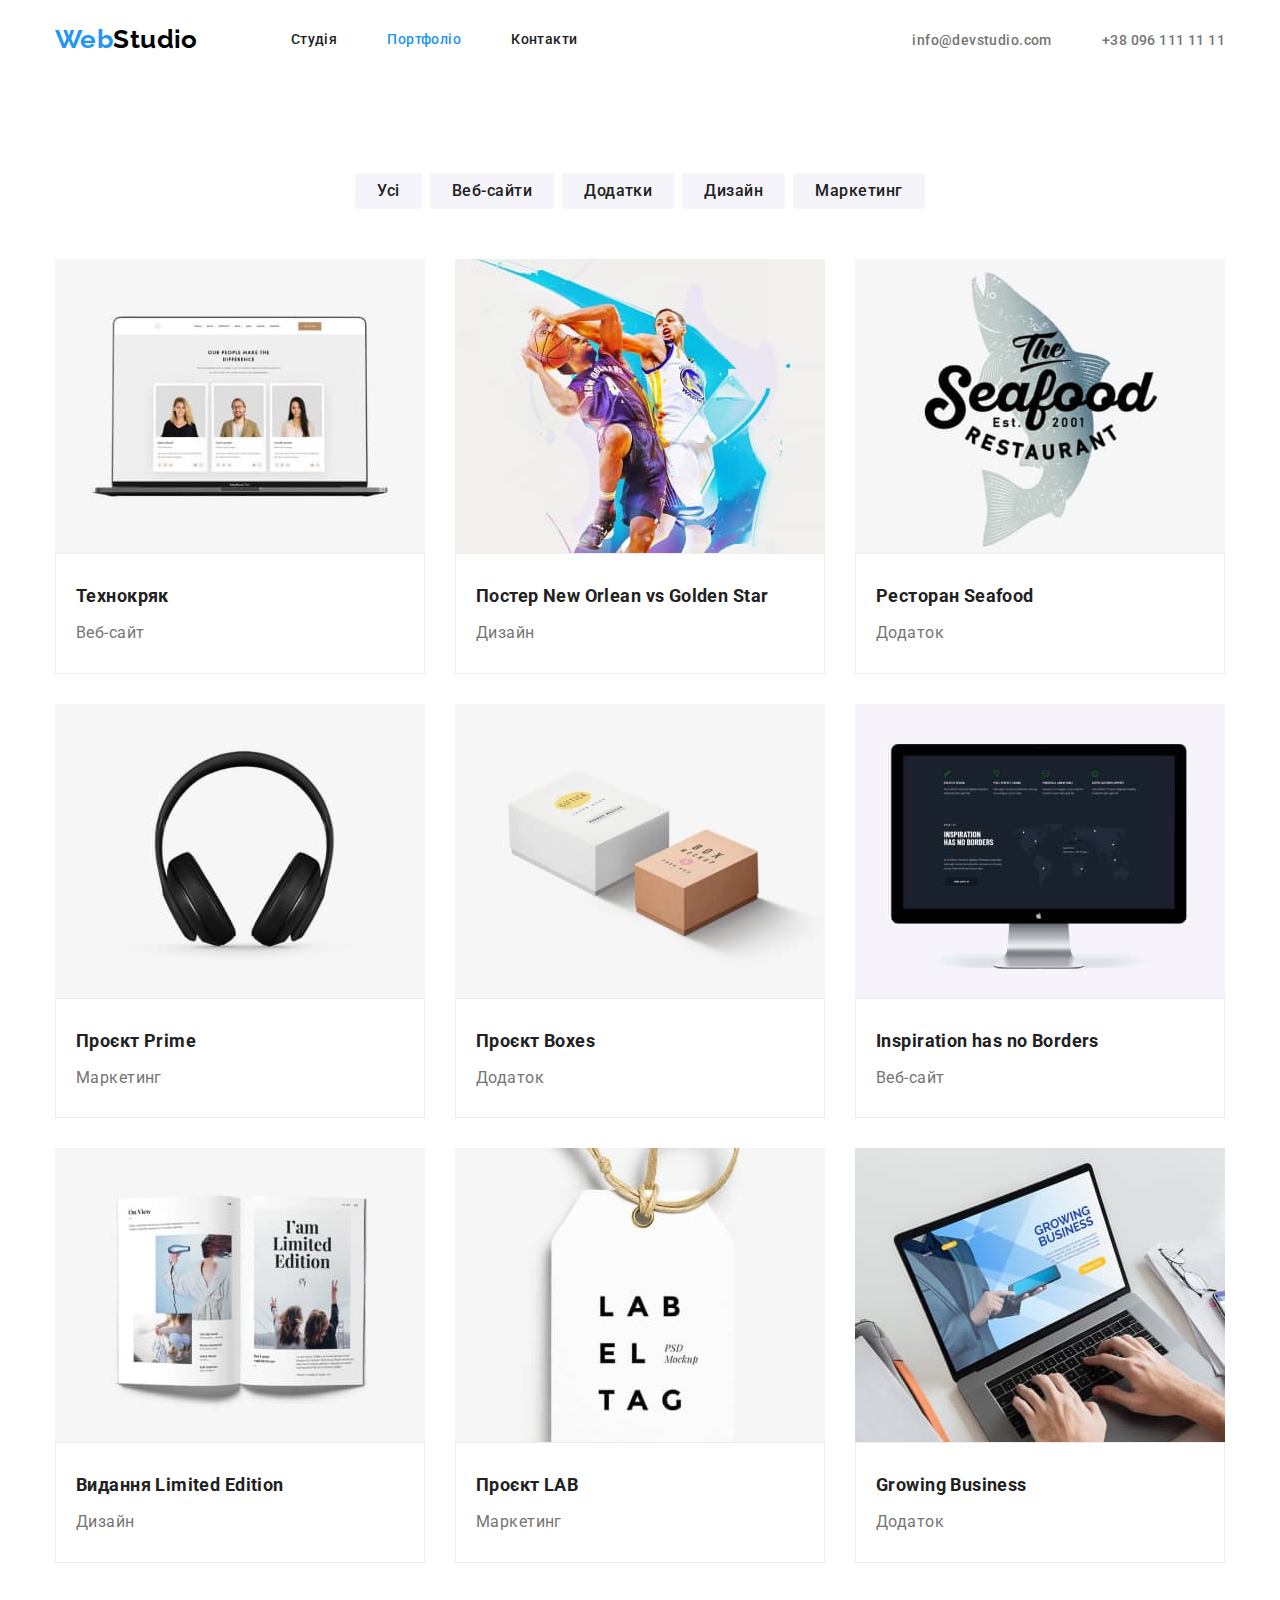
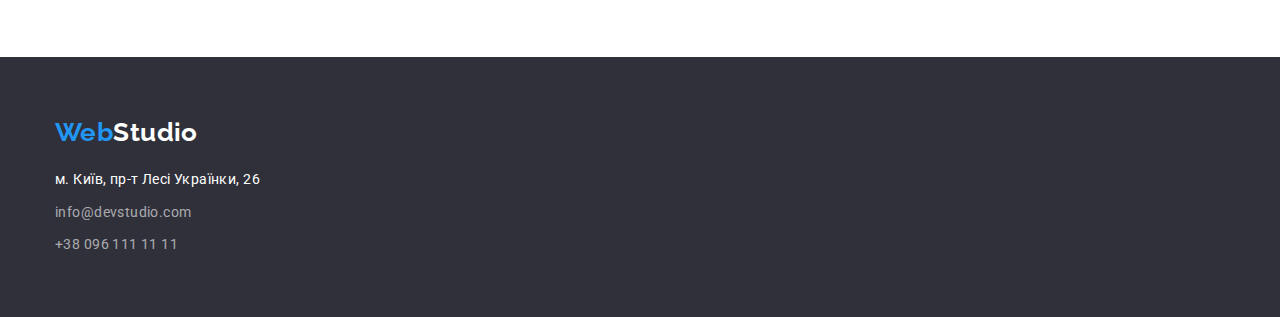
==== commit 3f8821c5: "HW3 виправлення" ====
--- a/portfolio.html
+++ b/portfolio.html
@@ -23,7 +23,7 @@
         <a class="logo" href="./index.html" lang="en"
           ><span class="page-logo">Web</span>Studio</a
         >
-        <nav>
+        <nav class="navigation">
           <ul class="nav-list">
             <li>
               <a class="nav-page" href="./index.html">Студія</a>
@@ -72,8 +72,10 @@
                   alt="Веб-сайт Технокряк"
                   width="370"
                 />
-                <h2 class="works-title">Технокряк</h2>
-                <p class="works-link">Веб-сайт</p></a
+                <div class="works-box">
+                  <h2 class="works-title">Технокряк</h2>
+                  <p class="works-link">Веб-сайт</p>
+                </div></a
               >
             </li>
             <li class="works-container-element">
@@ -83,8 +85,10 @@
                   alt="Постер New Orlean"
                   width="370"
                 />
-                <h2 class="works-title">Постер New Orlean vs Golden Star</h2>
-                <p class="works-link">Дизайн</p></a
+                <div class="works-box">
+                  <h2 class="works-title">Постер New Orlean vs Golden Star</h2>
+                  <p class="works-link">Дизайн</p>
+                </div></a
               >
             </li>
             <li class="works-container-element">
@@ -94,22 +98,28 @@
                   alt="Додаток ресторану Seafood"
                   width="370"
                 />
-                <h2 class="works-title">Ресторан Seafood</h2>
-                <p class="works-link">Додаток</p></a
+                <div class="works-box">
+                  <h2 class="works-title">Ресторан Seafood</h2>
+                  <p class="works-link">Додаток</p>
+                </div></a
               >
             </li>
             <li class="works-container-element">
               <a href="#">
                 <img src="./images/prime.jpg" alt="Проєкт Prime" width="370" />
-                <h2 class="works-title">Проєкт Prime</h2>
-                <p class="works-link">Маркетинг</p></a
+                <div class="works-box">
+                  <h2 class="works-title">Проєкт Prime</h2>
+                  <p class="works-link">Маркетинг</p>
+                </div></a
               >
             </li>
             <li class="works-container-element">
               <a href="#">
                 <img src="./images/boxes.jpg" alt="Проєкт Boxes" width="370" />
-                <h2 class="works-title">Проєкт Boxes</h2>
-                <p class="works-link">Додаток</p></a
+                <div class="works-box">
+                  <h2 class="works-title">Проєкт Boxes</h2>
+                  <p class="works-link">Додаток</p>
+                </div></a
               >
             </li>
             <li class="works-container-element">
@@ -119,10 +129,12 @@
                   alt="Inspiration has no Borders"
                   width="370"
                 />
-                <h2 class="works-title" lang="en">
-                  Inspiration has no Borders
-                </h2>
-                <p class="works-link">Веб-сайт</p></a
+                <div class="works-box">
+                  <h2 class="works-title" lang="en">
+                    Inspiration has no Borders
+                  </h2>
+                  <p class="works-link">Веб-сайт</p>
+                </div></a
               >
             </li>
             <li class="works-container-element">
@@ -132,15 +144,19 @@
                   alt="Видання Limited Edition"
                   width="370"
                 />
-                <h2 class="works-title">Видання Limited Edition</h2>
-                <p class="works-link">Дизайн</p></a
+                <div class="works-box">
+                  <h2 class="works-title">Видання Limited Edition</h2>
+                  <p class="works-link">Дизайн</p>
+                </div></a
               >
             </li>
             <li class="works-container-element">
               <a href="#">
                 <img src="./images/lab.jpg" alt="Проєкт LAB" width="370" />
-                <h2 class="works-title">Проєкт LAB</h2>
-                <p class="works-link">Маркетинг</p></a
+                <div class="works-box">
+                  <h2 class="works-title">Проєкт LAB</h2>
+                  <p class="works-link">Маркетинг</p>
+                </div></a
               >
             </li>
             <li class="works-container-element">
@@ -150,44 +166,48 @@
                   alt="Додаток Growing Business"
                   width="370"
                 />
-                <h2 class="works-title" lang="en">Growing Business</h2>
-                <p class="works-link">Додаток</p></a
+                <div class="works-box">
+                  <h2 class="works-title" lang="en">Growing Business</h2>
+                  <p class="works-link">Додаток</p>
+                </div></a
               >
             </li>
           </ul>
         </div>
       </section>
     </main>
-    <footer class="bottom">
-      <a class="logo-bottom" href="./index.html" lang="en"
-        ><span class="logo-web">Web</span>Studio</a
-      >
-      <address>
-        <ul>
-          <li>
-            <a
-              class="bottom-address"
-              href="https://goo.gl/maps/tMdoCCG9fhGyc61p6"
-              target="_blank"
-              rel="noopener noreferrer nofollow"
-              >м. Київ, пр-т Лесі Українки, 26</a
-            >
-          </li>
-          <li>
-            <a
-              class="bottom-contacts"
-              href="mailto:info@devstudio.com"
-              lang="en"
-              >info@devstudio.com</a
-            >
-          </li>
-          <li>
-            <a class="bottom-contacts" href="tel:+380961111111"
-              >+38 096 111 11 11</a
-            >
-          </li>
-        </ul>
-      </address>
+    <footer class="footer">
+      <div class="container">
+        <a class="logo-footer" href="./index.html" lang="en"
+          ><span class="logo-web">Web</span>Studio</a
+        >
+        <address class="footer-list">
+          <ul class="footer-list-element">
+            <li>
+              <a
+                class="footer-address"
+                href="https://goo.gl/maps/tMdoCCG9fhGyc61p6"
+                target="_blank"
+                rel="noopener noreferrer nofollow"
+                >м. Київ, пр-т Лесі Українки, 26</a
+              >
+            </li>
+            <li>
+              <a
+                class="footer-contacts"
+                href="mailto:info@devstudio.com"
+                lang="en"
+                >info@devstudio.com</a
+              >
+            </li>
+            <li>
+              <a class="footer-contacts" href="tel:+380961111111"
+                >+38 096 111 11 11</a
+              >
+            </li>
+          </ul>
+        </address>
+      </div>
     </footer>
   </body>
 </html>
--- a/css/styles.css
+++ b/css/styles.css
@@ -7,13 +7,31 @@
   --color-logo: #000;
   --color-backdark: #2f303a;
   --color-hero: #188ce8;
+  --main-font: "Roboto", sans-serif;
 }
 body {
-  font-family: "Roboto", sans-serif;
+  font-family: var(--main-font);
   background-color: var(--color-fone);
   color: var(--color-primary);
   font-size: 14px;
   letter-spacing: 0.03em;
+}
+h1,
+h2,
+h3,
+h4,
+h5,
+h6,
+p {
+  margin: 0;
+}
+img {
+  display: block;
+  max-width: 100%;
+  height: auto;
+}
+address {
+  font-style: normal;
 }
 ul {
   list-style-type: none;
@@ -37,7 +55,7 @@
 }
 /*header*/
 .container {
-  width: 1230px;
+  width: 1200px;
   margin-left: auto;
   margin-right: auto;
   padding-left: 15px;
@@ -47,9 +65,8 @@
   display: flex;
   align-items: center;
 }
-.nav {
-  background-color: var(--color-fone);
-  border: 1px solid #ececec;
+.navigation {
+  margin-left: 93px;
 }
 nav .current {
   color: var(--color-active);
@@ -64,9 +81,9 @@
 .page-logo {
   color: var(--color-active);
 }
+
 .nav-list {
   display: flex;
-  margin-left: 93px;
 }
 .nav-list > li:not(:last-child) {
   margin-right: 50px;
@@ -110,11 +127,13 @@
 
 /*hero*/
 .hero {
+  padding: 200px 0;
   background-color: var(--color-backdark);
   text-align: center;
 }
 .hero-title {
-  margin-top: 0;
+  margin: 0 auto;
+  width: 696px;
   margin-bottom: 30px;
 
   font-weight: 900;
@@ -130,7 +149,7 @@
   border-radius: 4px;
   padding: 10px 32px;
 
-  font-family: "Roboto";
+  font-family: var(--main-font);
   font-weight: 700;
   font-size: 16px;
   letter-spacing: 0.06em;
@@ -153,16 +172,15 @@
 /*Секція 2*/
 
 .benefits-title {
-  margin-top: 0;
   margin-bottom: 10px;
 
   font-weight: 700;
+  font-size: 14px;
   line-height: 1.1;
   text-transform: uppercase;
   color: var(--color-primary);
 }
 .benefits-text {
-  margin-top: 0;
   margin-bottom: 0;
 
   line-height: 1.7;
@@ -170,12 +188,14 @@
 }
 
 /* section*/
+.features {
+  padding-top: 0;
+}
 .section-lists {
   display: flex;
-  justify-content: space-between;
+  gap: 30px;
 }
 .title {
-  margin-top: 0;
   margin-bottom: 50px;
 
   font-weight: 700;
@@ -189,8 +209,17 @@
 .list-profy {
   background-color: var(--color-background);
 }
+.section-list-profy {
+  background: #ffffff;
+  box-shadow: 0px 1px 3px rgba(0, 0, 0, 0.12), 0px 1px 1px rgba(0, 0, 0, 0.14),
+    0px 2px 1px rgba(0, 0, 0, 0.2);
+  border-radius: 0px 0px 4px 4px;
+}
+.list-face {
+  padding-top: 30px;
+  padding-bottom: 30px;
+}
 .name {
-  margin-top: 0;
   margin-bottom: 10px;
 
   font-weight: 500;
@@ -200,9 +229,9 @@
   color: var(--color-primary);
 }
 .profy {
-  margin-top: 0;
   margin-bottom: 0px;
 
+  font-size: 16px;
   line-height: 19px;
   text-align: center;
   color: var(--color-second);
@@ -217,7 +246,7 @@
   padding: 6px 22px;
 
   background-color: var(--color-background);
-  font-family: "Roboto";
+  font-family: var(--main-font);
   font-weight: 500;
   font-size: 16px;
   line-height: 1.5;
@@ -243,18 +272,17 @@
 .works-container {
   display: flex;
   flex-wrap: wrap;
-  justify-content: space-between;
-}
-.works-container-element {
-  margin-bottom: 30px;
-
-  border: 1px solid #eeeeee;
-}
+  gap: 30px;
+}
+
 .works-container-element:nth-last-child(-n + 3) {
   margin-bottom: 0;
 }
+.works-box {
+  padding: 24px 20px;
+  border: 1px solid #eeeeee;
+}
 .works-title {
-  margin-top: 0;
   margin-bottom: 4px;
 
   font-weight: 700;
@@ -266,18 +294,21 @@
   margin-top: 0;
   margin-bottom: 0px;
 
+  font-size: 16px;
   line-height: 1.9;
   color: var(--color-second);
 }
 
 /*footer*/
-.bottom {
+.footer {
   padding-top: 60px;
   padding-bottom: 60px;
-  padding-left: 215px;
   background-color: var(--color-backdark);
 }
-.logo-bottom {
+.footer-list {
+  margin-top: 20px;
+}
+.logo-footer {
   font-family: "Raleway";
   font-weight: 700;
   font-size: 26px;
@@ -288,28 +319,31 @@
 .logo-web {
   color: var(--color-active);
 }
-.bottom-address {
+.footer-address {
   font-style: normal;
   font-weight: 400;
   line-height: 1.7;
   color: var(--color-fone);
   cursor: pointer;
 }
-.bottom-address:hover {
-  color: var(--color-active);
-}
-.bottom-address:focus {
-  color: var(--color-active);
-}
-.bottom-contacts {
+.footer-address:hover {
+  color: var(--color-active);
+}
+.footer-address:focus {
+  color: var(--color-active);
+}
+.footer-list-element > li:not(:last-child) {
+  margin-bottom: 9px;
+}
+.footer-contacts {
   font-style: normal;
   line-height: 1.7;
   color: rgba(255, 255, 255, 0.6);
   cursor: pointer;
 }
-.bottom-contacts:hover {
-  color: var(--color-active);
-}
-.bottom-contacts:focus {
-  color: var(--color-active);
-}
+.footer-contacts:hover {
+  color: var(--color-active);
+}
+.footer-contacts:focus {
+  color: var(--color-active);
+}
